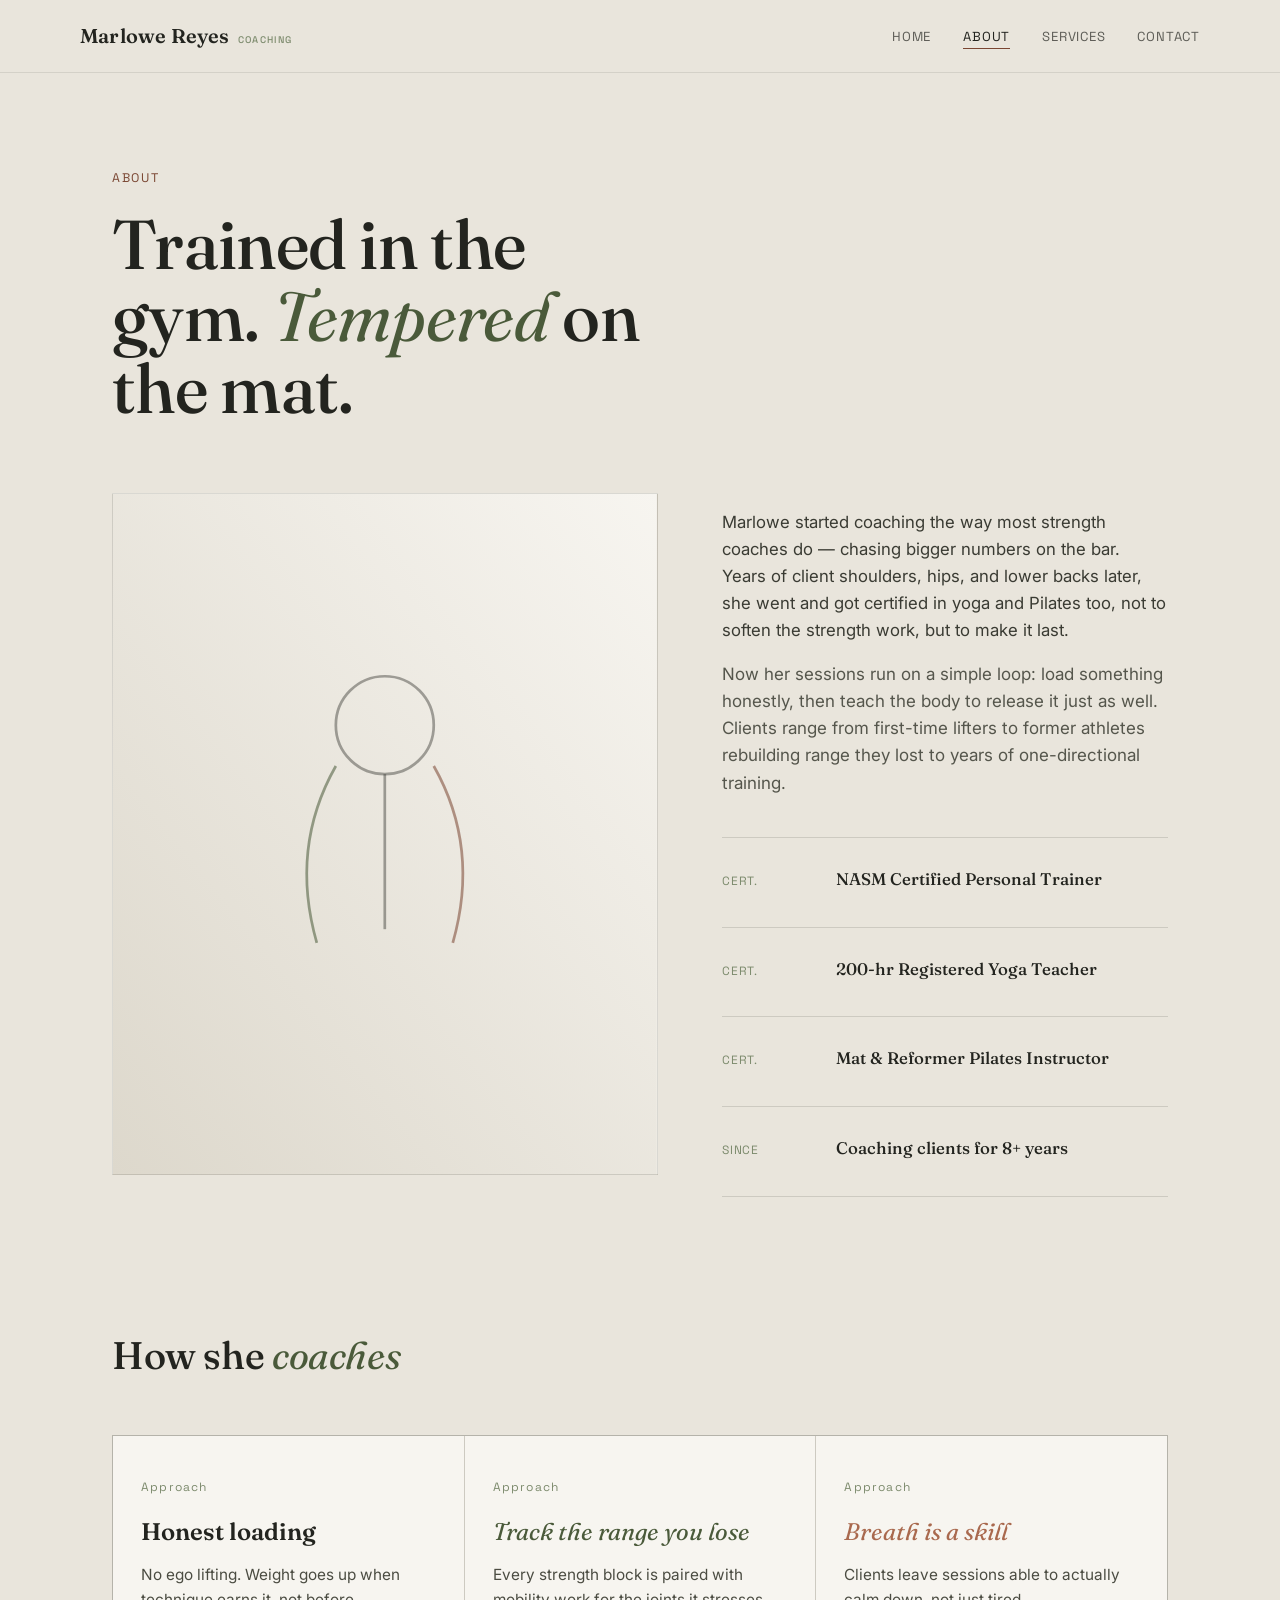
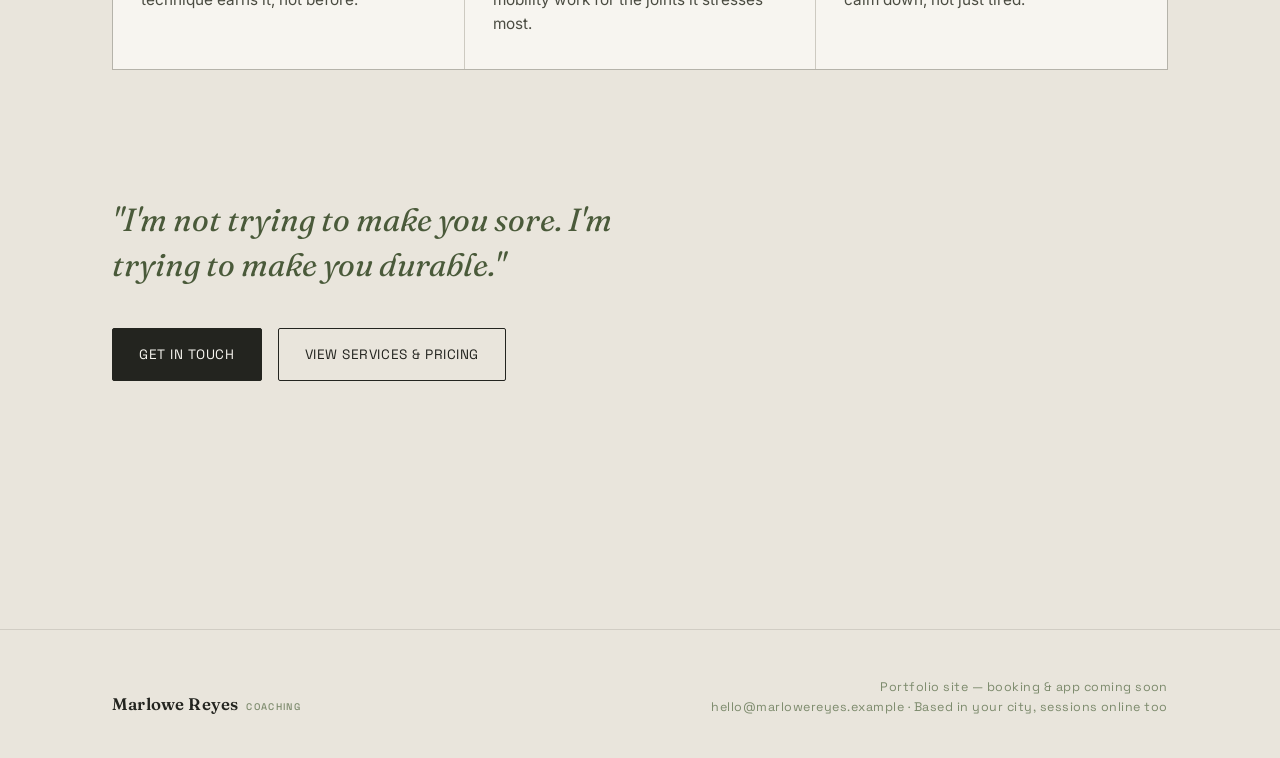
==== about.html @ 540a7144 "Add personal trainer portfolio site (Home, About, Services, Contact)" ====
<!DOCTYPE html>
<html lang="en">
<head>
<meta charset="UTF-8">
<meta name="viewport" content="width=device-width, initial-scale=1.0">
<title>About — Marlowe Reyes Coaching</title>
<meta name="description" content="Background, training philosophy, and credentials.">
<link rel="stylesheet" href="style.css">
</head>
<body>

<header class="site">
  <div class="wrap nav">
    <a href="index.html" class="wordmark">Marlowe Reyes <small>Coaching</small></a>
    <nav>
      <ul class="nav-links">
        <li><a href="index.html">Home</a></li>
        <li><a href="about.html" aria-current="page">About</a></li>
        <li><a href="services.html">Services</a></li>
        <li><a href="contact.html">Contact</a></li>
      </ul>
    </nav>
  </div>
</header>

<main>
  <section class="hero" style="padding-bottom: 40px;">
    <div class="wrap">
      <p class="eyebrow">About</p>
      <h1 style="max-width: 13ch;">Trained in the gym. <em>Tempered</em> on the mat.</h1>
    </div>
  </section>

  <section style="padding-top:0;">
    <div class="wrap two-col">
      <div class="portrait" aria-hidden="true">
        <svg viewBox="0 0 400 500" preserveAspectRatio="xMidYMid slice">
          <defs>
            <linearGradient id="g2" x1="0" y1="1" x2="1" y2="0">
              <stop offset="0" stop-color="#DDD8CC"/>
              <stop offset="1" stop-color="#F7F5F0"/>
            </linearGradient>
          </defs>
          <rect width="400" height="500" fill="url(#g2)"/>
          <circle cx="200" cy="170" r="36" fill="none" stroke="#23241F" stroke-width="2" opacity="0.4"/>
          <path d="M164 200 Q 130 260 150 330" stroke="#4A5A3A" stroke-width="2" fill="none" opacity="0.55"/>
          <path d="M236 200 Q 270 260 250 330" stroke="#7A4632" stroke-width="2" fill="none" opacity="0.55"/>
          <line x1="200" y1="206" x2="200" y2="320" stroke="#23241F" stroke-width="2" opacity="0.4"/>
        </svg>
      </div>
      <div>
        <p style="font-size:1.05rem; color:#3a3b33;">Marlowe started coaching the way most strength coaches do — chasing bigger numbers on the bar. Years of client shoulders, hips, and lower backs later, she went and got certified in yoga and Pilates too, not to soften the strength work, but to make it last.</p>
        <p style="color:#55564c;">Now her sessions run on a simple loop: load something honestly, then teach the body to release it just as well. Clients range from first-time lifters to former athletes rebuilding range they lost to years of one-directional training.</p>

        <div class="rows" style="margin-top:40px;">
          <div class="row" style="grid-template-columns: 90px 1fr;">
            <span class="tag">Cert.</span>
            <div><h3 style="font-size:1.05rem;">NASM Certified Personal Trainer</h3></div>
          </div>
          <div class="row" style="grid-template-columns: 90px 1fr;">
            <span class="tag">Cert.</span>
            <div><h3 style="font-size:1.05rem;">200-hr Registered Yoga Teacher</h3></div>
          </div>
          <div class="row" style="grid-template-columns: 90px 1fr;">
            <span class="tag">Cert.</span>
            <div><h3 style="font-size:1.05rem;">Mat &amp; Reformer Pilates Instructor</h3></div>
          </div>
          <div class="row" style="grid-template-columns: 90px 1fr;">
            <span class="tag">Since</span>
            <div><h3 style="font-size:1.05rem;">Coaching clients for 8+ years</h3></div>
          </div>
        </div>
      </div>
    </div>
  </section>

  <section>
    <div class="wrap">
      <div class="section-head">
        <h2>How she <em>coaches</em></h2>
      </div>
      <div class="pillars">
        <div class="pillar strength">
          <span class="num">Approach</span>
          <h3>Honest loading</h3>
          <p>No ego lifting. Weight goes up when technique earns it, not before.</p>
        </div>
        <div class="pillar mobility">
          <span class="num">Approach</span>
          <h3>Track the range you lose</h3>
          <p>Every strength block is paired with mobility work for the joints it stresses most.</p>
        </div>
        <div class="pillar yoga">
          <span class="num">Approach</span>
          <h3>Breath is a skill</h3>
          <p>Clients leave sessions able to actually calm down, not just tired.</p>
        </div>
      </div>
    </div>
  </section>

  <section>
    <div class="wrap">
      <blockquote class="quote">"I'm not trying to make you sore. I'm trying to make you durable."</blockquote>
      <div class="cta-row" style="margin-top:40px;">
        <a href="contact.html" class="btn btn-primary">Get in touch</a>
        <a href="services.html" class="btn btn-ghost">View services &amp; pricing</a>
      </div>
    </div>
  </section>
</main>

<footer class="site">
  <div class="wrap footer-grid">
    <a href="index.html" class="wordmark">Marlowe Reyes <small>Coaching</small></a>
    <div class="footer-meta">
      Portfolio site — booking &amp; app coming soon<br>
      hello@marlowereyes.example · Based in your city, sessions online too
    </div>
  </div>
</footer>

</body>
</html>
---- style.css ----
@import url('https://fonts.googleapis.com/css2?family=Fraunces:ital,opsz,wght@0,9..144,300;0,9..144,500;0,9..144,600;1,9..144,400;1,9..144,500&family=Inter:wght@400;500;600&family=Space+Grotesk:wght@400;500;600&display=swap');

:root{
  --stone: #E9E5DC;
  --stone-dim: #DDD8CC;
  --chalk: #F7F5F0;
  --ink: #23241F;
  --moss: #4A5A3A;
  --moss-soft: #7C8A6C;
  --iron: #7A4632;
  --iron-soft: #A9694E;

  --display: 'Fraunces', serif;
  --body: 'Inter', sans-serif;
  --mono: 'Space Grotesk', sans-serif;

  --measure: 62ch;
}

*{ box-sizing: border-box; }
html{ scroll-behavior: smooth; }

body{
  margin:0;
  background: var(--stone);
  color: var(--ink);
  font-family: var(--body);
  font-size: 17px;
  line-height: 1.6;
  -webkit-font-smoothing: antialiased;
}

@media (prefers-reduced-motion: reduce){
  html{ scroll-behavior: auto; }
  *{ animation-duration: 0.01ms !important; animation-iteration-count: 1 !important; transition-duration: 0.01ms !important; }
}

a{ color: inherit; }
img{ max-width:100%; display:block; }

/* ---------- Layout shell ---------- */
.wrap{ max-width: 1120px; margin: 0 auto; padding: 0 32px; }

header.site{
  position: sticky; top:0; z-index: 50;
  background: rgba(233,229,220,0.88);
  backdrop-filter: blur(8px);
  border-bottom: 1px solid rgba(35,36,31,0.1);
}
.nav{
  display:flex; align-items:center; justify-content:space-between;
  padding: 20px 0;
}
.wordmark{
  font-family: var(--display);
  font-weight: 600;
  font-size: 1.25rem;
  letter-spacing: 0.01em;
  text-decoration: none;
  display:flex; align-items:baseline; gap:8px;
}
.wordmark small{
  font-family: var(--mono);
  font-size: 0.6rem;
  font-weight: 500;
  color: var(--moss-soft);
  letter-spacing: 0.14em;
  text-transform: uppercase;
}
.nav-links{ display:flex; gap: 32px; list-style:none; margin:0; padding:0; }
.nav-links a{
  text-decoration:none;
  font-family: var(--mono);
  font-size: 0.82rem;
  letter-spacing: 0.06em;
  text-transform: uppercase;
  color: var(--ink);
  opacity: 0.7;
  transition: opacity 0.2s ease;
  padding-bottom: 3px;
  border-bottom: 1px solid transparent;
}
.nav-links a:hover, .nav-links a[aria-current="page"]{ opacity:1; border-color: var(--iron); }
.nav-toggle{ display:none; }

footer.site{
  border-top: 1px solid rgba(35,36,31,0.12);
  padding: 48px 0 40px;
  margin-top: 120px;
}
.footer-grid{
  display:flex; justify-content:space-between; align-items:flex-end; flex-wrap:wrap; gap: 24px;
}
.footer-grid .wordmark{ font-size: 1.05rem; }
.footer-meta{
  font-family: var(--mono); font-size: 0.78rem; letter-spacing: 0.04em;
  color: var(--moss-soft); text-align:right;
}

/* ---------- Breathing signature element ---------- */
.tempo-bar{
  height: 2px;
  width: 100%;
  background: var(--ink);
  transform-origin: center;
  opacity: 0.18;
}
.tempo-bar.animate{
  animation: breathe 8s ease-in-out infinite;
}
@keyframes breathe{
  0%   { transform: scaleX(0.35); opacity: 0.15; }
  40%  { transform: scaleX(1);    opacity: 0.55; }
  55%  { transform: scaleX(1);    opacity: 0.55; }
  100% { transform: scaleX(0.35); opacity: 0.15; }
}
.tempo-label{
  font-family: var(--mono);
  font-size: 0.72rem;
  letter-spacing: 0.14em;
  text-transform: uppercase;
  color: var(--moss-soft);
  display:flex; justify-content:space-between;
  margin-top: 10px;
}

/* ---------- Hero ---------- */
.hero{ padding: 96px 0 72px; }
.eyebrow{
  font-family: var(--mono);
  font-size: 0.78rem;
  letter-spacing: 0.14em;
  text-transform: uppercase;
  color: var(--iron);
  margin: 0 0 20px;
}
h1{
  font-family: var(--display);
  font-weight: 500;
  font-size: clamp(2.6rem, 5.4vw, 4.6rem);
  line-height: 1.04;
  margin: 0 0 28px;
  letter-spacing: -0.01em;
  max-width: 15ch;
}
h1 em{
  font-style: italic;
  font-weight: 400;
  color: var(--moss);
}
.lede{
  font-size: 1.15rem;
  max-width: var(--measure);
  color: #43443c;
  margin: 0 0 40px;
}
.cta-row{ display:flex; gap:16px; flex-wrap:wrap; align-items:center; margin-bottom: 64px; }

.btn{
  display:inline-flex; align-items:center; gap:10px;
  font-family: var(--mono);
  font-size: 0.85rem;
  letter-spacing: 0.04em;
  text-transform: uppercase;
  text-decoration:none;
  padding: 15px 26px;
  border-radius: 2px;
  border: 1px solid var(--ink);
  transition: background 0.2s ease, color 0.2s ease, transform 0.2s ease;
}
.btn-primary{ background: var(--ink); color: var(--chalk); }
.btn-primary:hover{ background: var(--moss); border-color: var(--moss); transform: translateY(-1px); }
.btn-ghost{ background: transparent; color: var(--ink); }
.btn-ghost:hover{ background: rgba(35,36,31,0.06); }

/* ---------- Section scaffolding ---------- */
section{ padding: 64px 0; }
.section-head{ margin-bottom: 48px; max-width: 46ch; }
h2{
  font-family: var(--display);
  font-weight: 500;
  font-size: clamp(1.8rem, 3vw, 2.4rem);
  margin: 0 0 12px;
  letter-spacing: -0.01em;
}
h2 em{ font-style: italic; font-weight: 400; color: var(--moss); }
.section-sub{ color: #55564c; max-width: var(--measure); }

hr.rule{
  border: none; border-top: 1px solid rgba(35,36,31,0.14);
  margin: 0;
}

/* ---------- Pillars (Strength / Mobility / Yoga+Pilates) ---------- */
.pillars{
  display:grid; grid-template-columns: repeat(3, 1fr); gap: 1px;
  background: rgba(35,36,31,0.14);
  border: 1px solid rgba(35,36,31,0.14);
}
.pillar{
  background: var(--chalk);
  padding: 36px 28px 32px;
}
.pillar .num{
  font-family: var(--mono); font-size: 0.75rem; color: var(--moss-soft);
  letter-spacing: 0.1em;
}
.pillar h3{
  font-family: var(--display); font-size: 1.5rem; margin: 14px 0 12px;
}
.pillar.strength h3{ font-weight: 600; font-style: normal; }
.pillar.mobility h3{ font-weight: 400; font-style: italic; color: var(--moss); }
.pillar.yoga h3{ font-weight: 400; font-style: italic; color: var(--iron-soft); }
.pillar p{ color: #4b4c42; font-size: 0.96rem; margin: 0; }

@media (max-width: 820px){
  .pillars{ grid-template-columns: 1fr; }
}

/* ---------- Mark / abstract signature graphic ---------- */
.mark{
  width: 100%;
  height: auto;
}

/* ---------- Cards / list rows ---------- */
.rows{ border-top: 1px solid rgba(35,36,31,0.14); }
.row{
  display:grid; grid-template-columns: 90px 1fr auto; gap: 24px; align-items: baseline;
  padding: 28px 0;
  border-bottom: 1px solid rgba(35,36,31,0.14);
}
.row .tag{ font-family: var(--mono); font-size: 0.75rem; color: var(--moss-soft); text-transform: uppercase; letter-spacing: 0.08em; }
.row h3{ font-family: var(--display); font-weight: 500; font-size: 1.3rem; margin:0 0 6px; }
.row p{ margin:0; color:#55564c; font-size: 0.95rem; }
.row .price{ font-family: var(--mono); font-size: 0.95rem; white-space:nowrap; }

@media (max-width: 640px){
  .row{ grid-template-columns: 1fr; gap: 6px; }
}

/* ---------- Quote / philosophy block ---------- */
.quote{
  font-family: var(--display);
  font-style: italic;
  font-weight: 400;
  font-size: clamp(1.4rem, 2.6vw, 2rem);
  line-height: 1.4;
  max-width: 26ch;
  color: var(--moss);
  margin: 0;
}

/* ---------- Portrait placeholder (abstract, no photo) ---------- */
.portrait{
  aspect-ratio: 4/5;
  background: linear-gradient(155deg, var(--stone-dim), var(--chalk) 60%);
  border: 1px solid rgba(35,36,31,0.14);
  position: relative;
  overflow: hidden;
}
.portrait svg{ position:absolute; inset:0; width:100%; height:100%; }

/* ---------- Two column ---------- */
.two-col{
  display:grid; grid-template-columns: 1.1fr 0.9fr; gap: 64px; align-items: start;
}
@media (max-width: 860px){
  .two-col{ grid-template-columns: 1fr; gap: 40px; }
}

/* ---------- Form ---------- */
form.contact-form{ max-width: 560px; }
.field{ margin-bottom: 26px; }
.field label{
  display:block; font-family: var(--mono); font-size: 0.75rem;
  text-transform: uppercase; letter-spacing: 0.08em; color: var(--moss-soft);
  margin-bottom: 8px;
}
.field input, .field select, .field textarea{
  width:100%; background: var(--chalk); border: 1px solid rgba(35,36,31,0.22);
  padding: 13px 14px; font-family: var(--body); font-size: 0.98rem; color: var(--ink);
  border-radius: 2px;
}
.field textarea{ min-height: 120px; resize: vertical; }
.field input:focus, .field select:focus, .field textarea:focus{
  outline: 2px solid var(--moss); outline-offset: 1px;
}

.contact-detail{
  display:flex; gap:14px; padding: 18px 0; border-bottom: 1px solid rgba(35,36,31,0.14);
}
.contact-detail:first-child{ border-top: 1px solid rgba(35,36,31,0.14); }
.contact-detail .label{ font-family: var(--mono); font-size:0.75rem; text-transform:uppercase; letter-spacing:0.08em; color: var(--moss-soft); width: 100px; flex-shrink:0; }

/* focus visibility */
a:focus-visible, button:focus-visible, .btn:focus-visible{
  outline: 2px solid var(--iron); outline-offset: 2px;
}

/* mobile nav */
@media (max-width: 720px){
  .nav-links{ display:none; }
}
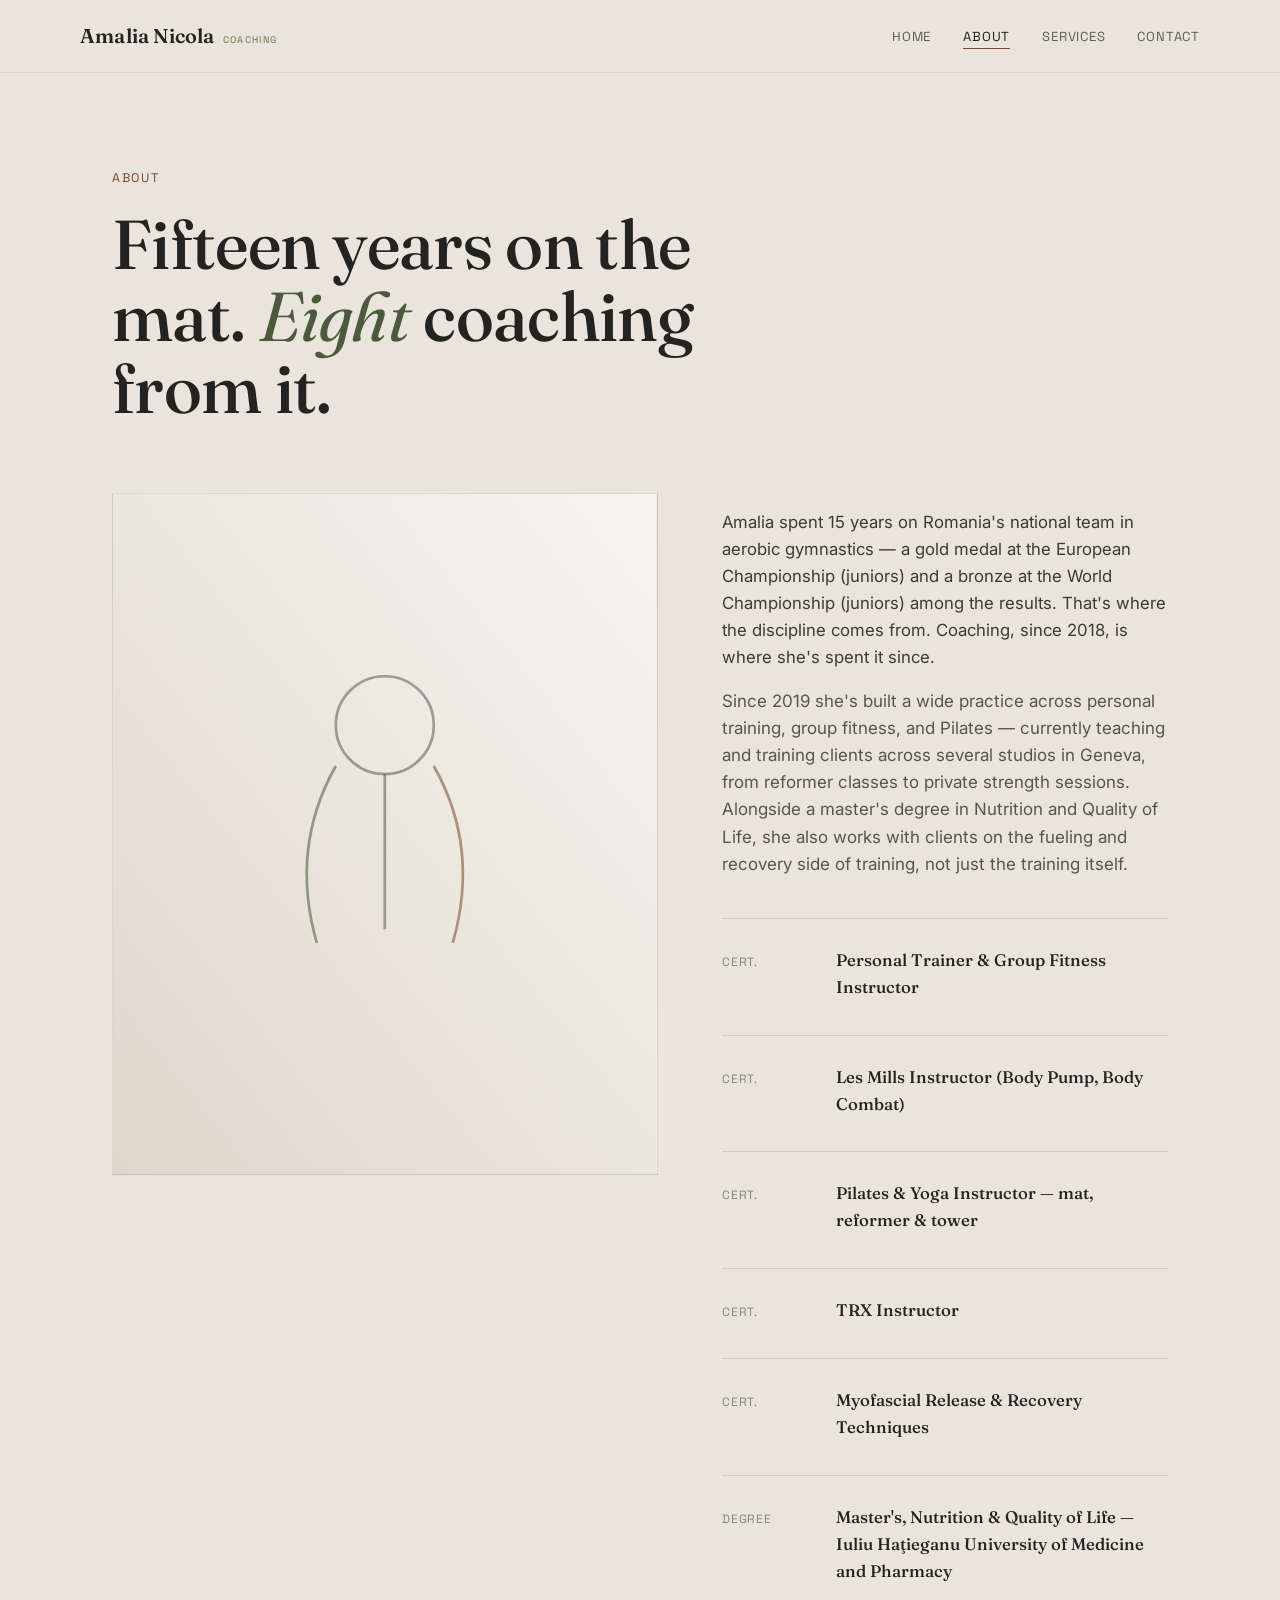
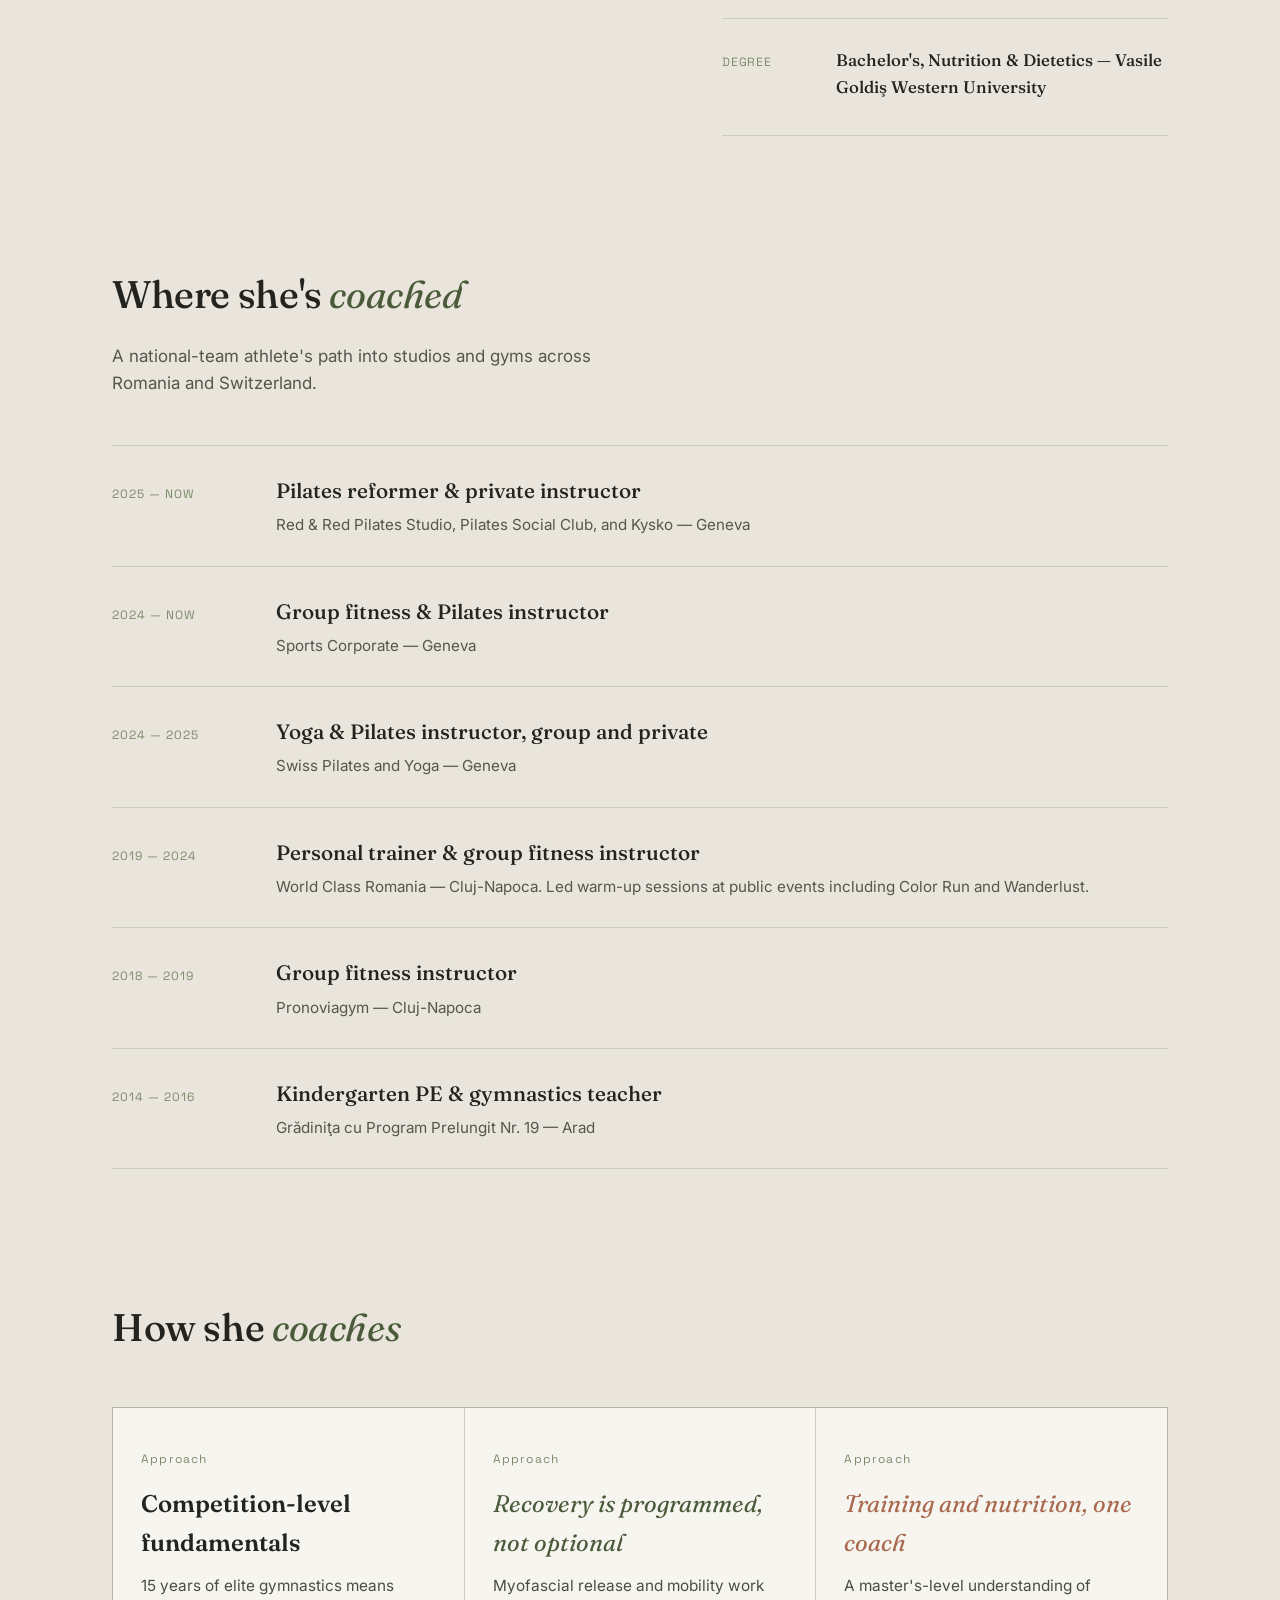
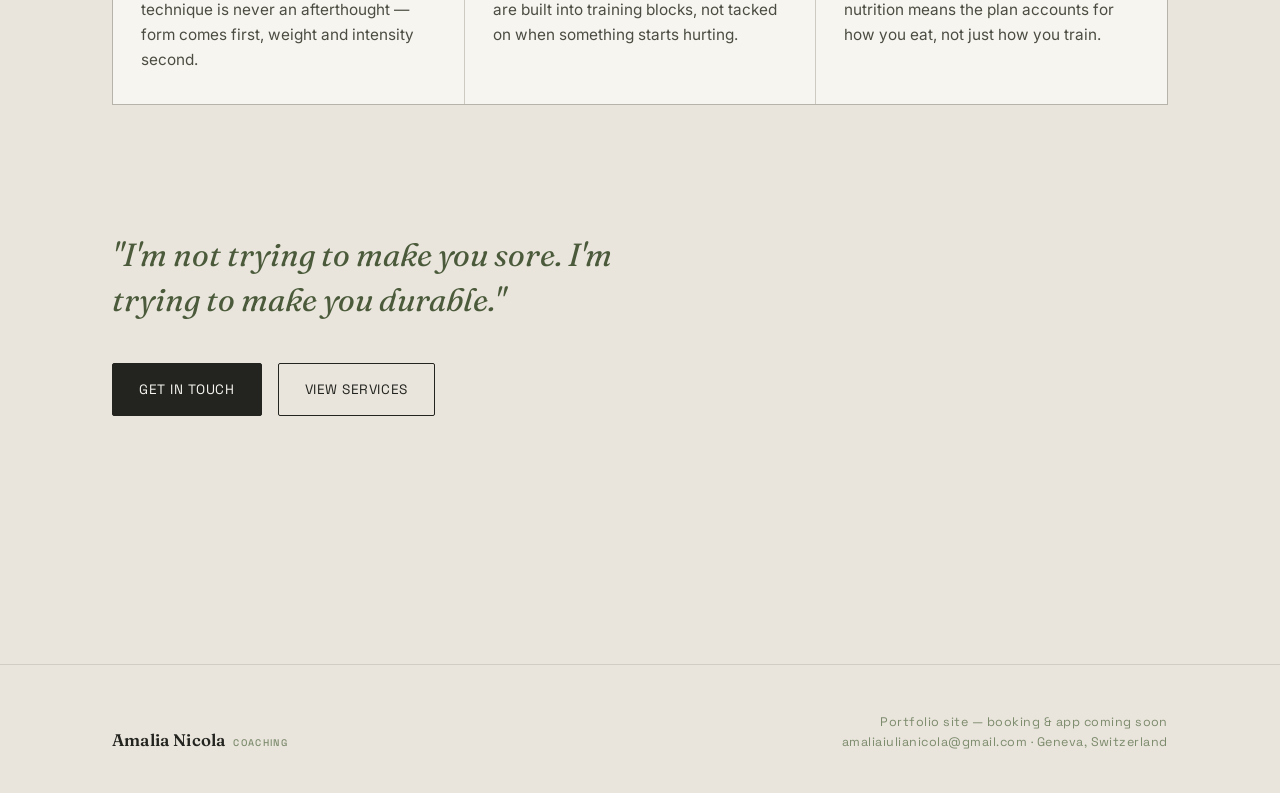
==== commit 03acb663: "Personalize site with Amalia Nicola's real background, certifications, and experience" ====
--- a/about.html
+++ b/about.html
@@ -3,15 +3,15 @@
 <head>
 <meta charset="UTF-8">
 <meta name="viewport" content="width=device-width, initial-scale=1.0">
-<title>About — Marlowe Reyes Coaching</title>
-<meta name="description" content="Background, training philosophy, and credentials.">
+<title>About — Amalia Nicola Coaching</title>
+<meta name="description" content="Former national team gymnast, personal trainer, and Pilates & yoga instructor in Geneva. Background, certifications, and coaching philosophy.">
 <link rel="stylesheet" href="style.css">
 </head>
 <body>
 
 <header class="site">
   <div class="wrap nav">
-    <a href="index.html" class="wordmark">Marlowe Reyes <small>Coaching</small></a>
+    <a href="index.html" class="wordmark">Amalia Nicola <small>Coaching</small></a>
     <nav>
       <ul class="nav-links">
         <li><a href="index.html">Home</a></li>
@@ -27,7 +27,7 @@
   <section class="hero" style="padding-bottom: 40px;">
     <div class="wrap">
       <p class="eyebrow">About</p>
-      <h1 style="max-width: 13ch;">Trained in the gym. <em>Tempered</em> on the mat.</h1>
+      <h1 style="max-width: 15ch;">Fifteen years on the mat. <em>Eight</em> coaching from it.</h1>
     </div>
   </section>
 
@@ -49,25 +49,90 @@
         </svg>
       </div>
       <div>
-        <p style="font-size:1.05rem; color:#3a3b33;">Marlowe started coaching the way most strength coaches do — chasing bigger numbers on the bar. Years of client shoulders, hips, and lower backs later, she went and got certified in yoga and Pilates too, not to soften the strength work, but to make it last.</p>
-        <p style="color:#55564c;">Now her sessions run on a simple loop: load something honestly, then teach the body to release it just as well. Clients range from first-time lifters to former athletes rebuilding range they lost to years of one-directional training.</p>
+        <p style="font-size:1.05rem; color:#3a3b33;">Amalia spent 15 years on Romania's national team in aerobic gymnastics — a gold medal at the European Championship (juniors) and a bronze at the World Championship (juniors) among the results. That's where the discipline comes from. Coaching, since 2018, is where she's spent it since.</p>
+        <p style="color:#55564c;">Since 2019 she's built a wide practice across personal training, group fitness, and Pilates — currently teaching and training clients across several studios in Geneva, from reformer classes to private strength sessions. Alongside a master's degree in Nutrition and Quality of Life, she also works with clients on the fueling and recovery side of training, not just the training itself.</p>
 
         <div class="rows" style="margin-top:40px;">
           <div class="row" style="grid-template-columns: 90px 1fr;">
             <span class="tag">Cert.</span>
-            <div><h3 style="font-size:1.05rem;">NASM Certified Personal Trainer</h3></div>
+            <div><h3 style="font-size:1.05rem;">Personal Trainer &amp; Group Fitness Instructor</h3></div>
           </div>
           <div class="row" style="grid-template-columns: 90px 1fr;">
             <span class="tag">Cert.</span>
-            <div><h3 style="font-size:1.05rem;">200-hr Registered Yoga Teacher</h3></div>
+            <div><h3 style="font-size:1.05rem;">Les Mills Instructor (Body Pump, Body Combat)</h3></div>
           </div>
           <div class="row" style="grid-template-columns: 90px 1fr;">
             <span class="tag">Cert.</span>
-            <div><h3 style="font-size:1.05rem;">Mat &amp; Reformer Pilates Instructor</h3></div>
+            <div><h3 style="font-size:1.05rem;">Pilates &amp; Yoga Instructor — mat, reformer &amp; tower</h3></div>
           </div>
           <div class="row" style="grid-template-columns: 90px 1fr;">
-            <span class="tag">Since</span>
-            <div><h3 style="font-size:1.05rem;">Coaching clients for 8+ years</h3></div>
+            <span class="tag">Cert.</span>
+            <div><h3 style="font-size:1.05rem;">TRX Instructor</h3></div>
+          </div>
+          <div class="row" style="grid-template-columns: 90px 1fr;">
+            <span class="tag">Cert.</span>
+            <div><h3 style="font-size:1.05rem;">Myofascial Release &amp; Recovery Techniques</h3></div>
+          </div>
+          <div class="row" style="grid-template-columns: 90px 1fr;">
+            <span class="tag">Degree</span>
+            <div><h3 style="font-size:1.05rem;">Master's, Nutrition &amp; Quality of Life — Iuliu Haţieganu University of Medicine and Pharmacy</h3></div>
+          </div>
+          <div class="row" style="grid-template-columns: 90px 1fr;">
+            <span class="tag">Degree</span>
+            <div><h3 style="font-size:1.05rem;">Bachelor's, Nutrition &amp; Dietetics — Vasile Goldiş Western University</h3></div>
+          </div>
+        </div>
+      </div>
+    </div>
+  </section>
+
+  <section>
+    <div class="wrap">
+      <div class="section-head">
+        <h2>Where she's <em>coached</em></h2>
+        <p class="section-sub">A national-team athlete's path into studios and gyms across Romania and Switzerland.</p>
+      </div>
+      <div class="rows">
+        <div class="row" style="grid-template-columns: 140px 1fr;">
+          <span class="tag">2025 — Now</span>
+          <div>
+            <h3>Pilates reformer &amp; private instructor</h3>
+            <p>Red &amp; Red Pilates Studio, Pilates Social Club, and Kysko — Geneva</p>
+          </div>
+        </div>
+        <div class="row" style="grid-template-columns: 140px 1fr;">
+          <span class="tag">2024 — Now</span>
+          <div>
+            <h3>Group fitness &amp; Pilates instructor</h3>
+            <p>Sports Corporate — Geneva</p>
+          </div>
+        </div>
+        <div class="row" style="grid-template-columns: 140px 1fr;">
+          <span class="tag">2024 — 2025</span>
+          <div>
+            <h3>Yoga &amp; Pilates instructor, group and private</h3>
+            <p>Swiss Pilates and Yoga — Geneva</p>
+          </div>
+        </div>
+        <div class="row" style="grid-template-columns: 140px 1fr;">
+          <span class="tag">2019 — 2024</span>
+          <div>
+            <h3>Personal trainer &amp; group fitness instructor</h3>
+            <p>World Class Romania — Cluj-Napoca. Led warm-up sessions at public events including Color Run and Wanderlust.</p>
+          </div>
+        </div>
+        <div class="row" style="grid-template-columns: 140px 1fr;">
+          <span class="tag">2018 — 2019</span>
+          <div>
+            <h3>Group fitness instructor</h3>
+            <p>Pronoviagym — Cluj-Napoca</p>
+          </div>
+        </div>
+        <div class="row" style="grid-template-columns: 140px 1fr;">
+          <span class="tag">2014 — 2016</span>
+          <div>
+            <h3>Kindergarten PE &amp; gymnastics teacher</h3>
+            <p>Grădiniţa cu Program Prelungit Nr. 19 — Arad</p>
           </div>
         </div>
       </div>
@@ -82,18 +147,18 @@
       <div class="pillars">
         <div class="pillar strength">
           <span class="num">Approach</span>
-          <h3>Honest loading</h3>
-          <p>No ego lifting. Weight goes up when technique earns it, not before.</p>
+          <h3>Competition-level fundamentals</h3>
+          <p>15 years of elite gymnastics means technique is never an afterthought — form comes first, weight and intensity second.</p>
         </div>
         <div class="pillar mobility">
           <span class="num">Approach</span>
-          <h3>Track the range you lose</h3>
-          <p>Every strength block is paired with mobility work for the joints it stresses most.</p>
+          <h3>Recovery is programmed, not optional</h3>
+          <p>Myofascial release and mobility work are built into training blocks, not tacked on when something starts hurting.</p>
         </div>
         <div class="pillar yoga">
           <span class="num">Approach</span>
-          <h3>Breath is a skill</h3>
-          <p>Clients leave sessions able to actually calm down, not just tired.</p>
+          <h3>Training and nutrition, one coach</h3>
+          <p>A master's-level understanding of nutrition means the plan accounts for how you eat, not just how you train.</p>
         </div>
       </div>
     </div>
@@ -104,7 +169,7 @@
       <blockquote class="quote">"I'm not trying to make you sore. I'm trying to make you durable."</blockquote>
       <div class="cta-row" style="margin-top:40px;">
         <a href="contact.html" class="btn btn-primary">Get in touch</a>
-        <a href="services.html" class="btn btn-ghost">View services &amp; pricing</a>
+        <a href="services.html" class="btn btn-ghost">View services</a>
       </div>
     </div>
   </section>
@@ -112,10 +177,10 @@
 
 <footer class="site">
   <div class="wrap footer-grid">
-    <a href="index.html" class="wordmark">Marlowe Reyes <small>Coaching</small></a>
+    <a href="index.html" class="wordmark">Amalia Nicola <small>Coaching</small></a>
     <div class="footer-meta">
       Portfolio site — booking &amp; app coming soon<br>
-      hello@marlowereyes.example · Based in your city, sessions online too
+      amaliaiulianicola@gmail.com · Geneva, Switzerland
     </div>
   </div>
 </footer>
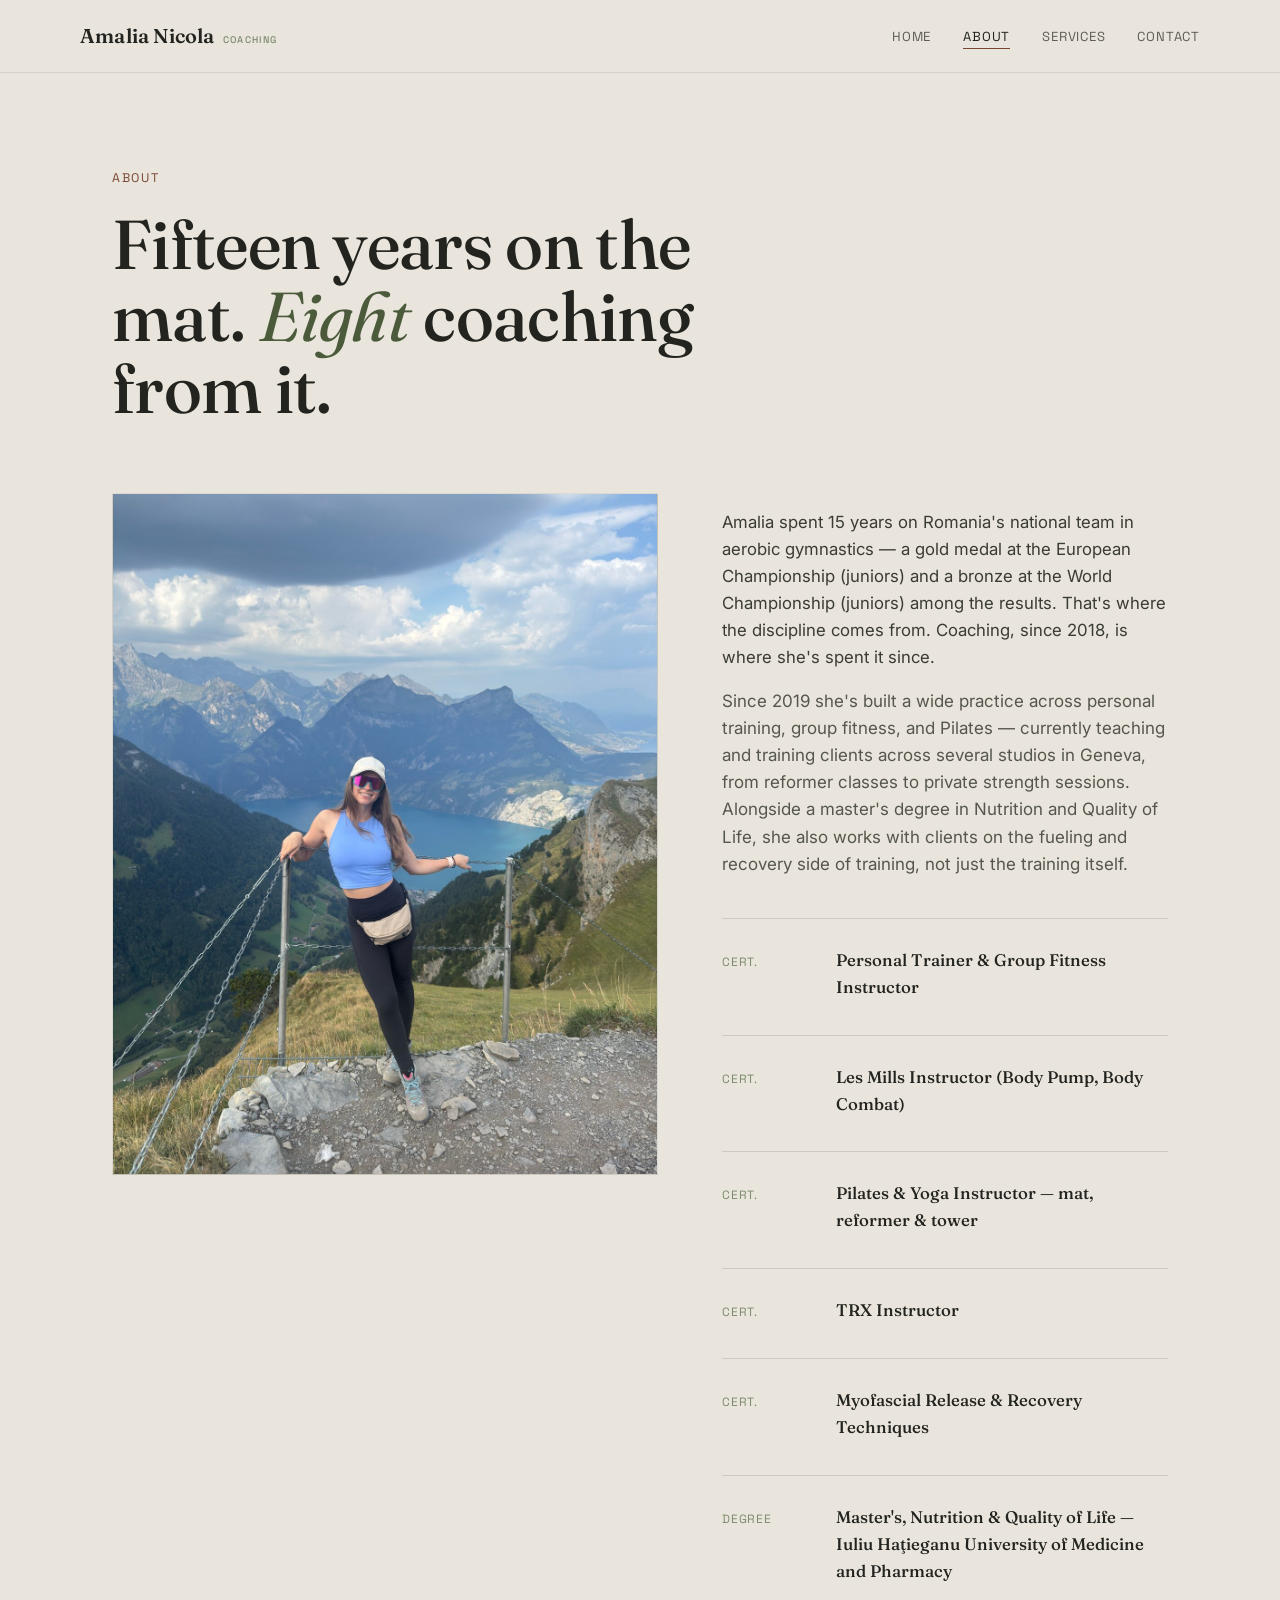
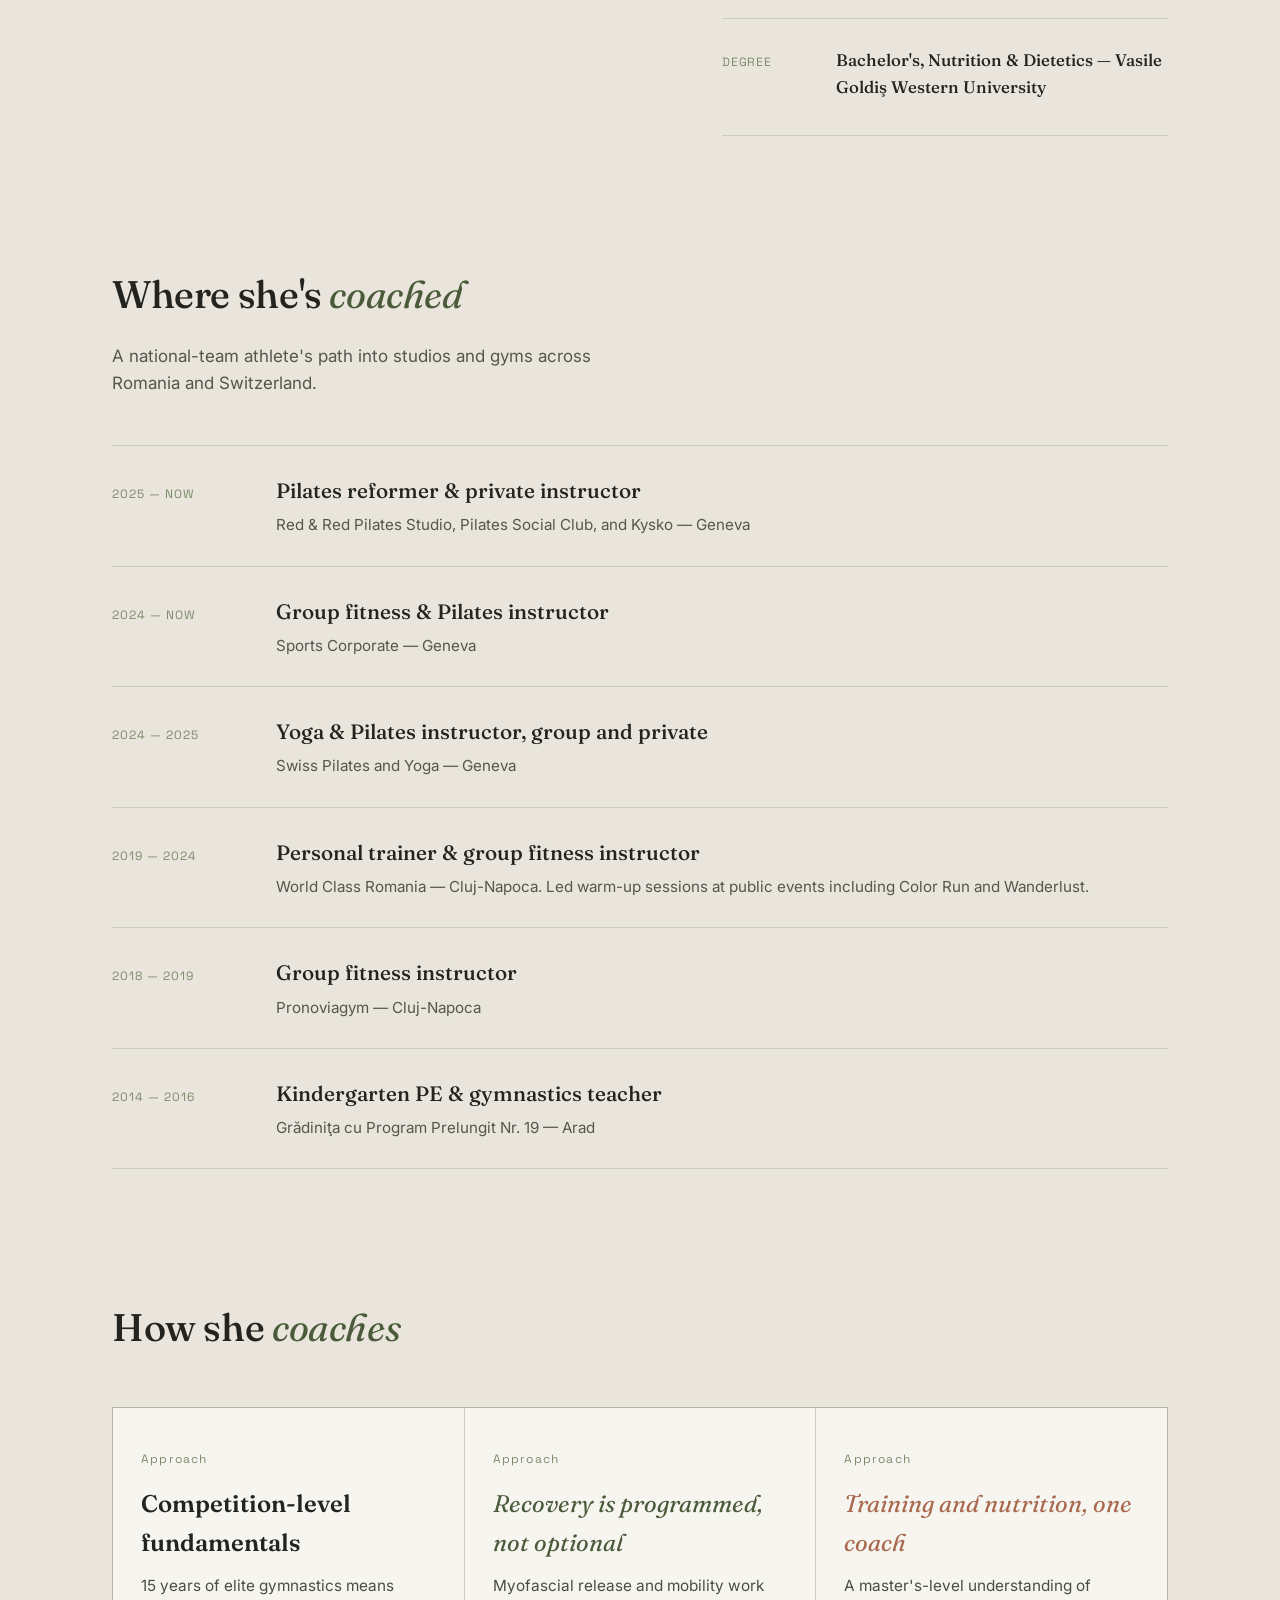
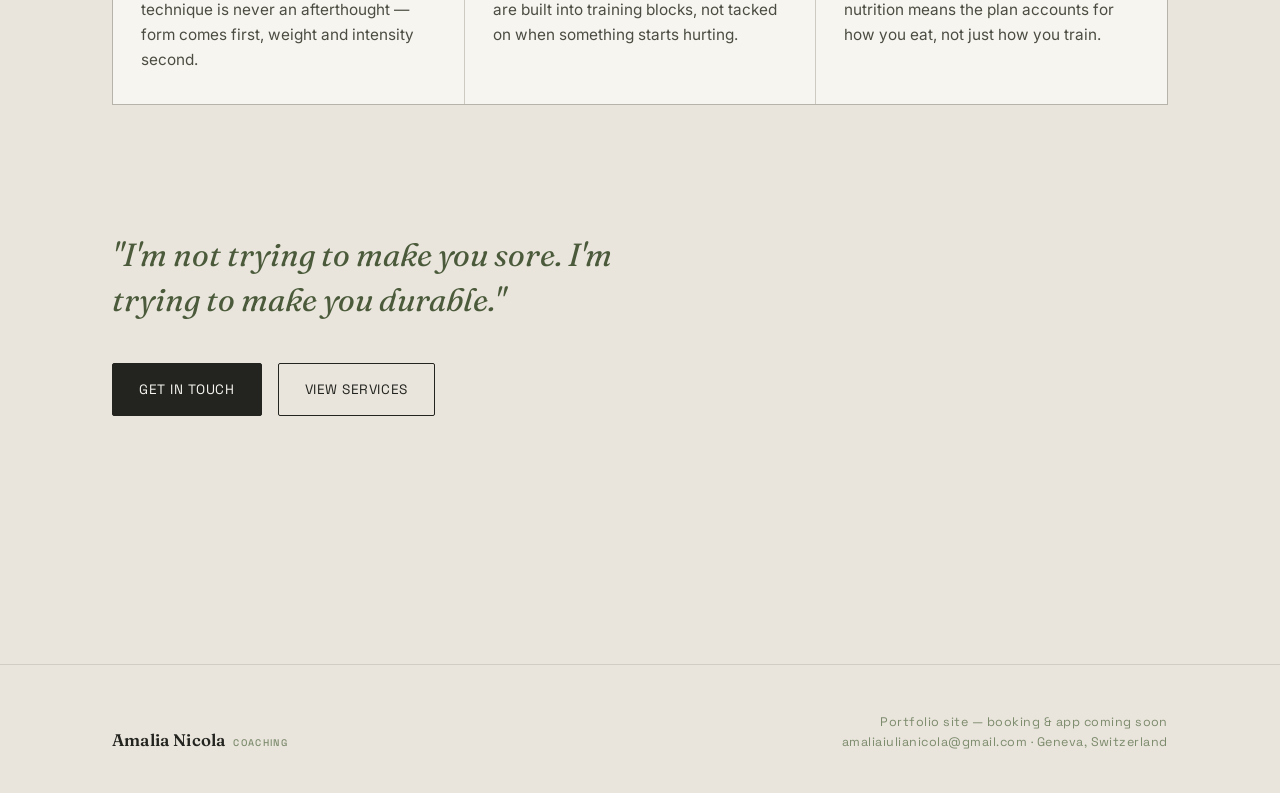
==== commit e146d5cf: "Add real photo of Amalia to homepage and About page" ====
--- a/about.html
+++ b/about.html
@@ -33,20 +33,8 @@
 
   <section style="padding-top:0;">
     <div class="wrap two-col">
-      <div class="portrait" aria-hidden="true">
-        <svg viewBox="0 0 400 500" preserveAspectRatio="xMidYMid slice">
-          <defs>
-            <linearGradient id="g2" x1="0" y1="1" x2="1" y2="0">
-              <stop offset="0" stop-color="#DDD8CC"/>
-              <stop offset="1" stop-color="#F7F5F0"/>
-            </linearGradient>
-          </defs>
-          <rect width="400" height="500" fill="url(#g2)"/>
-          <circle cx="200" cy="170" r="36" fill="none" stroke="#23241F" stroke-width="2" opacity="0.4"/>
-          <path d="M164 200 Q 130 260 150 330" stroke="#4A5A3A" stroke-width="2" fill="none" opacity="0.55"/>
-          <path d="M236 200 Q 270 260 250 330" stroke="#7A4632" stroke-width="2" fill="none" opacity="0.55"/>
-          <line x1="200" y1="206" x2="200" y2="320" stroke="#23241F" stroke-width="2" opacity="0.4"/>
-        </svg>
+      <div class="portrait">
+        <img src="images/amalia-hero.jpg" alt="Amalia Nicola smiling outdoors in the Swiss Alps, overlooking a lake" style="width:100%; height:100%; object-fit:cover;">
       </div>
       <div>
         <p style="font-size:1.05rem; color:#3a3b33;">Amalia spent 15 years on Romania's national team in aerobic gymnastics — a gold medal at the European Championship (juniors) and a bronze at the World Championship (juniors) among the results. That's where the discipline comes from. Coaching, since 2018, is where she's spent it since.</p>
